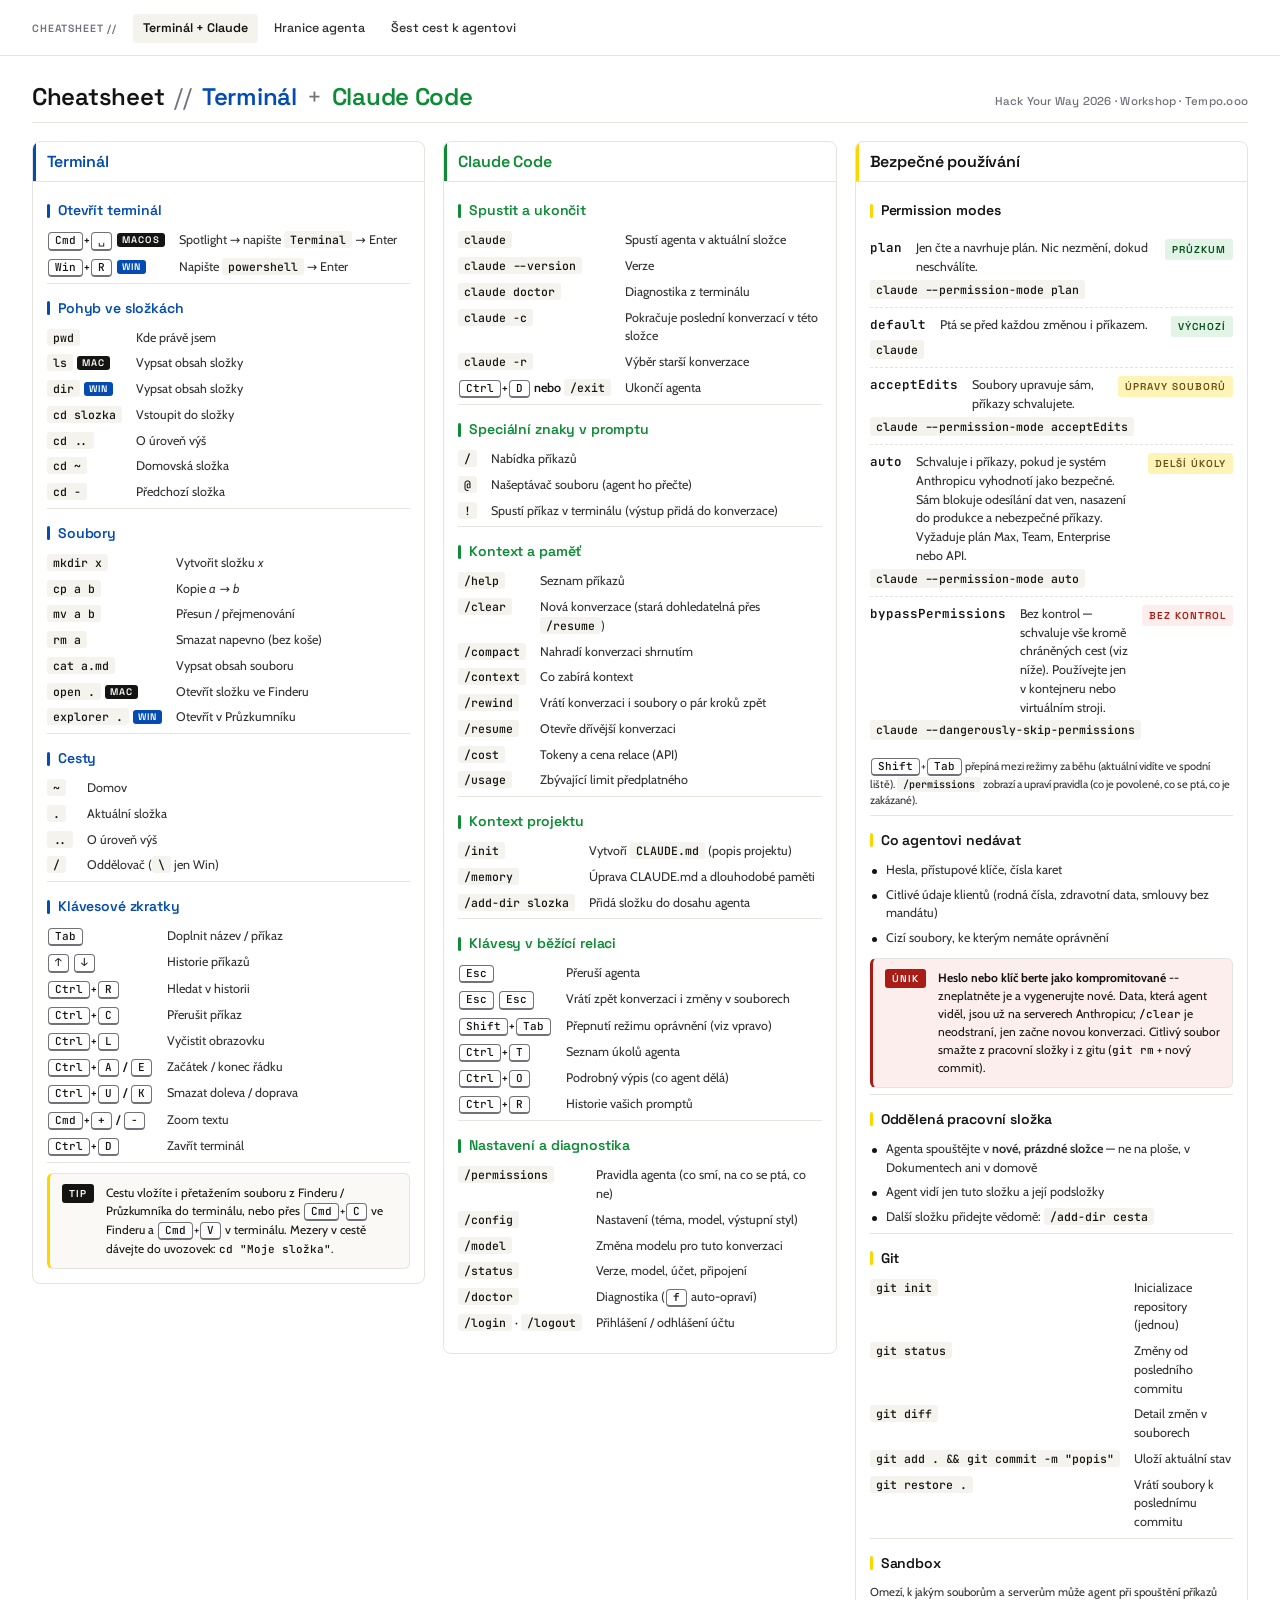
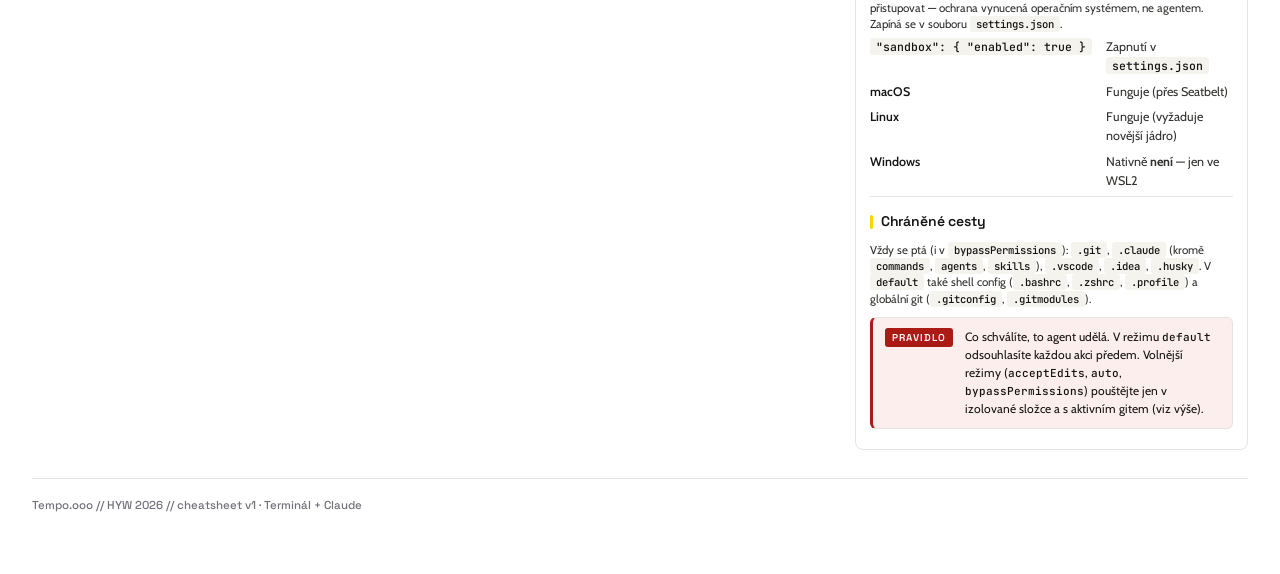
==== index.html @ ad7b66f9 "Inicializace cheatsheet repa z HYW 2026 Statický web s podklady pro účastníky workshopu (terminál + " ====
<!doctype html>
<html lang="cs">
<head>
<meta charset="utf-8">
<meta name="viewport" content="width=device-width, initial-scale=1">
<title>Cheatsheet // Terminál + Claude Code // HYW 2026 · Tempo</title>
<meta name="description" content="Cheatsheet pro účastníky workshopu Hack Your Way 2026 (Tempo.ooo): terminál, Claude Code, bezpečné používání.">
<link rel="preconnect" href="https://fonts.googleapis.com">
<link rel="preconnect" href="https://fonts.gstatic.com" crossorigin>
<link href="https://fonts.googleapis.com/css2?family=Space+Grotesk:wght@400;500;600;700&family=Cabin:wght@400;500;600;700&family=JetBrains+Mono:wght@400;500;600;700&display=swap" rel="stylesheet">
<link rel="stylesheet" href="cheatsheet.css">
</head>
<body>

<nav class="cs-nav">
  <span class="nav-label">Cheatsheet //</span>
  <a href="index.html" class="active">Terminál + Claude</a>
  <a href="hranice.html" >Hranice agenta</a>
  <a href="varianty.html" >Šest cest k agentovi</a>
</nav>

<article class="page" id="page-1">

<header class="bar">
  <div class="crest">
    <div class="row1">
      <span>Cheatsheet</span>
      <span class="slash">//</span>
      <span style="color: var(--term)">Terminál</span>
      <span class="slash">+</span>
      <span style="color: var(--claude)">Claude Code</span>
    </div>
  </div>
  <div class="stamp">Hack Your Way 2026 · Workshop · Tempo.ooo</div>
</header>

<main class="grid">

  <!-- ────── COLUMN 1: TERMINAL ────── -->
  <section class="col" data-tone="term" id="terminal">
    <header>
      <h2>Terminál</h2>
    </header>
    <div class="body">

      <div class="block">
        <h3>Otevřít terminál</h3>
        <dl class="rows">
          <dt><kbd>Cmd</kbd>+<kbd>␣</kbd><span class="os">macOS</span></dt>
          <dd>Spotlight → napište <code>Terminal</code> → Enter</dd>
          <dt><kbd>Win</kbd>+<kbd>R</kbd><span class="os win">Win</span></dt>
          <dd>Napište <code>powershell</code> → Enter</dd>
        </dl>
      </div>

      <div class="block">
        <h3>Pohyb ve složkách</h3>
        <dl class="rows">
          <dt><code>pwd</code></dt><dd>Kde právě jsem</dd>
          <dt><code>ls</code><span class="os">mac</span></dt><dd>Vypsat obsah složky</dd>
          <dt><code>dir</code><span class="os win">Win</span></dt><dd>Vypsat obsah složky</dd>
          <dt><code>cd slozka</code></dt><dd>Vstoupit do složky</dd>
          <dt><code>cd ..</code></dt><dd>O úroveň výš</dd>
          <dt><code>cd ~</code></dt><dd>Domovská složka</dd>
          <dt><code>cd -</code></dt><dd>Předchozí složka</dd>
        </dl>
      </div>

      <div class="block">
        <h3>Soubory</h3>
        <dl class="rows">
          <dt><code>mkdir x</code></dt><dd>Vytvořit složku <em>x</em></dd>
          <dt><code>cp a b</code></dt><dd>Kopie <em>a</em> → <em>b</em></dd>
          <dt><code>mv a b</code></dt><dd>Přesun / přejmenování</dd>
          <dt><code>rm a</code></dt><dd>Smazat napevno (bez koše)</dd>
          <dt><code>cat a.md</code></dt><dd>Vypsat obsah souboru</dd>
          <dt><code>open .</code><span class="os">mac</span></dt><dd>Otevřít složku ve Finderu</dd>
          <dt><code>explorer .</code><span class="os win">Win</span></dt><dd>Otevřít v Průzkumníku</dd>
        </dl>
      </div>

      <div class="block">
        <h3>Cesty</h3>
        <dl class="rows">
          <dt><code>~</code></dt><dd>Domov</dd>
          <dt><code>.</code></dt><dd>Aktuální složka</dd>
          <dt><code>..</code></dt><dd>O úroveň výš</dd>
          <dt><code>/</code></dt><dd>Oddělovač (<code>\</code> jen Win)</dd>
        </dl>
      </div>

      <div class="block">
        <h3>Klávesové zkratky</h3>
        <dl class="rows">
          <dt><kbd>Tab</kbd></dt><dd>Doplnit název / příkaz</dd>
          <dt><kbd>↑</kbd> <kbd>↓</kbd></dt><dd>Historie příkazů</dd>
          <dt><kbd>Ctrl</kbd>+<kbd>R</kbd></dt><dd>Hledat v historii</dd>
          <dt><kbd>Ctrl</kbd>+<kbd>C</kbd></dt><dd>Přerušit příkaz</dd>
          <dt><kbd>Ctrl</kbd>+<kbd>L</kbd></dt><dd>Vyčistit obrazovku</dd>
          <dt><kbd>Ctrl</kbd>+<kbd>A</kbd> / <kbd>E</kbd></dt><dd>Začátek / konec řádku</dd>
          <dt><kbd>Ctrl</kbd>+<kbd>U</kbd> / <kbd>K</kbd></dt><dd>Smazat doleva / doprava</dd>
          <dt><kbd>Cmd</kbd>+<kbd>+</kbd> / <kbd>−</kbd></dt><dd>Zoom textu</dd>
          <dt><kbd>Ctrl</kbd>+<kbd>D</kbd></dt><dd>Zavřít terminál</dd>
        </dl>
      </div>

      <div class="alert">
        <span class="tag">Tip</span>
        <div>Cestu vložíte i přetažením souboru z Finderu / Průzkumníka do terminálu, nebo přes <kbd>Cmd</kbd>+<kbd>C</kbd> ve Finderu a <kbd>Cmd</kbd>+<kbd>V</kbd> v terminálu. Mezery v cestě dávejte do uvozovek: <code>cd "Moje složka"</code>.</div>
      </div>

    </div>
  </section>

  <!-- ────── COLUMN 2: CLAUDE CODE ────── -->
  <section class="col" data-tone="claude" id="claude">
    <header>
      <h2>Claude Code</h2>
    </header>
    <div class="body">

      <div class="block">
        <h3>Spustit a ukončit</h3>
        <dl class="rows">
          <dt><code>claude</code></dt><dd>Spustí agenta v aktuální složce</dd>
          <dt><code>claude --version</code></dt><dd>Verze</dd>
          <dt><code>claude doctor</code></dt><dd>Diagnostika z terminálu</dd>
          <dt><code>claude -c</code></dt><dd>Pokračuje poslední konverzací v této složce</dd>
          <dt><code>claude -r</code></dt><dd>Výběr starší konverzace</dd>
          <dt><kbd>Ctrl</kbd>+<kbd>D</kbd> nebo <code>/exit</code></dt><dd>Ukončí agenta</dd>
        </dl>
      </div>

      <div class="block">
        <h3>Speciální znaky v promptu</h3>
        <dl class="rows">
          <dt><code>/</code></dt><dd>Nabídka příkazů</dd>
          <dt><code>@</code></dt><dd>Našeptávač souboru (agent ho přečte)</dd>
          <dt><code>!</code></dt><dd>Spustí příkaz v terminálu (výstup přidá do konverzace)</dd>
        </dl>
      </div>

      <div class="block">
        <h3>Kontext a paměť</h3>
        <dl class="rows">
          <dt><code>/help</code></dt><dd>Seznam příkazů</dd>
          <dt><code>/clear</code></dt><dd>Nová konverzace (stará dohledatelná přes <code>/resume</code>)</dd>
          <dt><code>/compact</code></dt><dd>Nahradí konverzaci shrnutím</dd>
          <dt><code>/context</code></dt><dd>Co zabírá kontext</dd>
          <dt><code>/rewind</code></dt><dd>Vrátí konverzaci i soubory o pár kroků zpět</dd>
          <dt><code>/resume</code></dt><dd>Otevře dřívější konverzaci</dd>
          <dt><code>/cost</code></dt><dd>Tokeny a cena relace (API)</dd>
          <dt><code>/usage</code></dt><dd>Zbývající limit předplatného</dd>
        </dl>
      </div>

      <div class="block">
        <h3>Kontext projektu</h3>
        <dl class="rows">
          <dt><code>/init</code></dt><dd>Vytvoří <code>CLAUDE.md</code> (popis projektu)</dd>
          <dt><code>/memory</code></dt><dd>Úprava CLAUDE.md a dlouhodobé paměti</dd>
          <dt><code>/add-dir slozka</code></dt><dd>Přidá složku do dosahu agenta</dd>
        </dl>
      </div>

      <div class="block">
        <h3>Klávesy v běžící relaci</h3>
        <dl class="rows">
          <dt><kbd>Esc</kbd></dt><dd>Přeruší agenta</dd>
          <dt><kbd>Esc</kbd> <kbd>Esc</kbd></dt><dd>Vrátí zpět konverzaci i změny v souborech</dd>
          <dt><kbd>Shift</kbd>+<kbd>Tab</kbd></dt><dd>Přepnutí režimu oprávnění (viz vpravo)</dd>
          <dt><kbd>Ctrl</kbd>+<kbd>T</kbd></dt><dd>Seznam úkolů agenta</dd>
          <dt><kbd>Ctrl</kbd>+<kbd>O</kbd></dt><dd>Podrobný výpis (co agent dělá)</dd>
          <dt><kbd>Ctrl</kbd>+<kbd>R</kbd></dt><dd>Historie vašich promptů</dd>
        </dl>
      </div>

      <div class="block">
        <h3>Nastavení a diagnostika</h3>
        <dl class="rows">
          <dt><code>/permissions</code></dt><dd>Pravidla agenta (co smí, na co se ptá, co ne)</dd>
          <dt><code>/config</code></dt><dd>Nastavení (téma, model, výstupní styl)</dd>
          <dt><code>/model</code></dt><dd>Změna modelu pro tuto konverzaci</dd>
          <dt><code>/status</code></dt><dd>Verze, model, účet, připojení</dd>
          <dt><code>/doctor</code></dt><dd>Diagnostika (<kbd>f</kbd> auto-opraví)</dd>
          <dt><code>/login</code> · <code>/logout</code></dt><dd>Přihlášení / odhlášení účtu</dd>
        </dl>
      </div>

    </div>
  </section>

  <!-- ────── COLUMN 3: SAFETY ────── -->
  <section class="col col-3" data-tone="sec" id="bezpecnost">
    <header>
      <h2>Bezpečné používání</h2>
    </header>
    <div class="body">

      <div class="block">
        <h3>Permission modes</h3>
        <div class="modes">
          <div class="mode">
            <span class="mname">plan</span>
            <span class="mdesc">Jen čte a navrhuje plán. Nic nezmění, dokud neschválíte.</span>
            <span class="badge safe">Průzkum</span>
            <code class="mrun">claude --permission-mode plan</code>
          </div>
          <div class="mode">
            <span class="mname">default</span>
            <span class="mdesc">Ptá se před každou změnou i příkazem.</span>
            <span class="badge safe">Výchozí</span>
            <code class="mrun">claude</code>
          </div>
          <div class="mode">
            <span class="mname">acceptEdits</span>
            <span class="mdesc">Soubory upravuje sám, příkazy schvalujete.</span>
            <span class="badge mid">Úpravy souborů</span>
            <code class="mrun">claude --permission-mode acceptEdits</code>
          </div>
          <div class="mode">
            <span class="mname">auto</span>
            <span class="mdesc">Schvaluje i příkazy, pokud je systém Anthropicu vyhodnotí jako bezpečné. Sám blokuje odesílání dat ven, nasazení do produkce a nebezpečné příkazy. Vyžaduje plán Max, Team, Enterprise nebo API.</span>
            <span class="badge mid">Delší úkoly</span>
            <code class="mrun">claude --permission-mode auto</code>
          </div>
          <div class="mode">
            <span class="mname">bypassPermissions</span>
            <span class="mdesc">Bez kontrol — schvaluje vše kromě chráněných cest (viz níže). Používejte jen v kontejneru nebo virtuálním stroji.</span>
            <span class="badge risky">Bez kontrol</span>
            <code class="mrun">claude --dangerously-skip-permissions</code>
          </div>
        </div>
        <p style="font-size:11px;color:var(--ink-2);margin-top:10px;line-height:1.5;"><kbd>Shift</kbd>+<kbd>Tab</kbd> přepíná mezi režimy za běhu (aktuální vidíte ve spodní liště). <code>/permissions</code> zobrazí a upraví pravidla (co je povolené, co se ptá, co je zakázané).</p>
      </div>

      <div class="block">
        <h3>Co agentovi nedávat</h3>
        <ul class="tight">
          <li>Hesla, přístupové klíče, čísla karet</li>
          <li>Citlivé údaje klientů (rodná čísla, zdravotní data, smlouvy bez mandátu)</li>
          <li>Cizí soubory, ke kterým nemáte oprávnění</li>
        </ul>
        <div class="alert bad">
          <span class="tag">Únik</span>
          <div><strong>Heslo nebo klíč berte jako kompromitované</strong> -- zneplatněte je a vygenerujte nové. Data, která agent viděl, jsou už na serverech Anthropicu; <code>/clear</code> je neodstraní, jen začne novou konverzaci. Citlivý soubor smažte z pracovní složky i z gitu (<code>git rm</code> + nový commit).</div>
        </div>
      </div>

      <div class="block">
        <h3>Oddělená pracovní složka</h3>
        <ul class="tight">
          <li>Agenta spouštějte v <strong>nové, prázdné složce</strong> — ne na ploše, v Dokumentech ani v domově</li>
          <li>Agent vidí jen tuto složku a její podsložky</li>
          <li>Další složku přidejte vědomě: <code>/add-dir cesta</code></li>
        </ul>
      </div>

      <div class="block">
        <h3>Git</h3>
        <dl class="rows">
          <dt><code>git init</code></dt><dd>Inicializace repository (jednou)</dd>
          <dt><code>git status</code></dt><dd>Změny od posledního commitu</dd>
          <dt><code>git diff</code></dt><dd>Detail změn v souborech</dd>
          <dt><code>git add . &amp;&amp; git commit -m "popis"</code></dt><dd>Uloží aktuální stav</dd>
          <dt><code>git restore .</code></dt><dd>Vrátí soubory k poslednímu commitu</dd>
        </dl>
      </div>

      <div class="block">
        <h3>Sandbox</h3>
        <p style="font-size:11.5px;color:var(--ink-2);margin-bottom:6px;line-height:1.4;">Omezí, k jakým souborům a serverům může agent při spouštění příkazů přistupovat — ochrana vynucená operačním systémem, ne agentem. Zapíná se v souboru <code>settings.json</code>.</p>
        <dl class="rows">
          <dt><code>"sandbox": { "enabled": true }</code></dt><dd>Zapnutí v <code>settings.json</code></dd>
          <dt>macOS</dt><dd>Funguje (přes Seatbelt)</dd>
          <dt>Linux</dt><dd>Funguje (vyžaduje novější jádro)</dd>
          <dt>Windows</dt><dd>Nativně <strong>není</strong> — jen ve WSL2</dd>
        </dl>
      </div>

      <div class="block">
        <h3>Chráněné cesty</h3>
        <p style="font-size:11.5px;color:var(--ink-2);margin-bottom:4px;line-height:1.4;">Vždy se ptá (i v <code>bypassPermissions</code>): <code>.git</code>, <code>.claude</code> (kromě <code>commands</code>, <code>agents</code>, <code>skills</code>), <code>.vscode</code>, <code>.idea</code>, <code>.husky</code>. V <code>default</code> také shell config (<code>.bashrc</code>, <code>.zshrc</code>, <code>.profile</code>) a globální git (<code>.gitconfig</code>, <code>.gitmodules</code>).</p>
        <div class="alert bad">
          <span class="tag">Pravidlo</span>
          <div>Co schválíte, to agent udělá. V režimu <code>default</code> odsouhlasíte každou akci předem. Volnější režimy (<code>acceptEdits</code>, <code>auto</code>, <code>bypassPermissions</code>) pouštějte jen v izolované složce a s aktivním gitem (viz výše).</div>
        </div>
      </div>

    </div>
  </section>

</main>

<footer class="foot">
  <div>Tempo.ooo  //  HYW 2026  //  cheatsheet v1 · Terminál + Claude</div>
</footer>

</article>

</body>
</html>
---- cheatsheet.css ----
:root {
    --bg: #ffffff;
    --bg-soft: #faf9f5;
    --bg-code: #f4f3ee;
    --ink: #141413;
    --ink-2: #30302e;
    --ink-soft: #71717a;
    --line: #e5e4df;
    --term: #044caf;
    --term-soft: #e7eefb;
    --claude: #0d8b35;
    --claude-soft: #e1f4e6;
    --sec: #141413;
    --sec-soft: #f4f3ee;
    --accent: #ffd500;
    --warn: #b8841a;
    --danger: #a91b14;
    --danger-soft: #fbeeec;
  }
  * { box-sizing: border-box; margin: 0; padding: 0; }
  html, body { background: var(--bg); color: var(--ink); }
  body {
    font-family: "Cabin", system-ui, -apple-system, sans-serif;
    font-size: 13px;
    line-height: 1.5;
    min-height: 100vh;
    -webkit-font-smoothing: antialiased;
  }
  .page {
    max-width: 1480px;
    margin: 0 auto;
    padding: 28px 32px 60px;
  }
  .page + .page {
    margin-top: 40px;
    padding-top: 40px;
    border-top: 2px dashed var(--line);
  }

  /* ── header ─────────────────────────────────────── */
  header.bar {
    display: flex;
    align-items: baseline;
    justify-content: space-between;
    gap: 16px;
    border-bottom: 1px solid var(--line);
    padding-bottom: 12px;
    margin-bottom: 18px;
  }
  .crest {
    font-family: "Space Grotesk", system-ui, sans-serif;
    font-weight: 600;
    line-height: 1.1;
    letter-spacing: -0.02em;
  }
  .crest .row1 {
    font-size: 24px;
    display: flex;
    flex-wrap: wrap;
    align-items: baseline;
    gap: 4px 10px;
    color: var(--ink);
  }
  .crest .slash { color: var(--ink-soft); font-weight: 400; }
  .stamp {
    font-family: "Space Grotesk", sans-serif;
    font-size: 11.5px;
    font-weight: 500;
    color: var(--ink-soft);
    letter-spacing: 0.02em;
  }

  /* ── columns ─────────────────────────────────────── */
  .grid {
    display: grid;
    grid-template-columns: repeat(3, minmax(0, 1fr));
    gap: 18px;
    align-items: start;
  }
  @media (max-width: 1100px) { .grid { grid-template-columns: 1fr 1fr; } .col-3 { grid-column: 1 / -1; } }
  @media (max-width: 720px)  { .grid { grid-template-columns: 1fr; } .col-3 { grid-column: auto; } }

  .col {
    background: var(--bg);
    border: 1px solid var(--line);
    border-radius: 8px;
    overflow: hidden;
  }
  .col header {
    padding: 10px 14px;
    border-bottom: 1px solid var(--line);
    position: relative;
  }
  .col header::before {
    content: "";
    position: absolute;
    left: 0; top: 0;
    width: 3px; height: 100%;
  }
  .col[data-tone="term"]   header::before { background: var(--term); }
  .col[data-tone="claude"] header::before { background: var(--claude); }
  .col[data-tone="sec"]    header::before { background: var(--accent); }

  .col header h2 {
    font-family: "Space Grotesk", sans-serif;
    font-size: 16px;
    line-height: 1.2;
    font-weight: 600;
    letter-spacing: -0.01em;
    color: var(--ink);
  }
  .col[data-tone="term"]   header h2 { color: var(--term); }
  .col[data-tone="claude"] header h2 { color: var(--claude); }

  .body {
    padding: 4px 14px 14px;
  }

  /* ── sub-blocks inside each column ─────────────────────────────────────── */
  .block {
    padding: 14px 0 6px;
    border-bottom: 1px solid var(--line);
  }
  .block:last-child { border-bottom: none; }
  .block h3 {
    font-family: "Space Grotesk", sans-serif;
    font-size: 14px;
    font-weight: 600;
    letter-spacing: -0.01em;
    color: var(--ink);
    margin-bottom: 10px;
    display: flex;
    align-items: center;
    gap: 8px;
  }
  .block h3::before {
    content: "";
    width: 3px; height: 14px;
    background: currentColor;
    border-radius: 2px;
  }
  .col[data-tone="term"]   .block h3 { color: var(--term); }
  .col[data-tone="claude"] .block h3 { color: var(--claude); }
  .col[data-tone="sec"]    .block h3 { color: var(--ink); }
  .col[data-tone="sec"]    .block h3::before { background: var(--accent); }

  /* ── list rows: cmd/key on left, desc on right ─────────────────────────────────────── */
  dl.rows {
    display: grid;
    grid-template-columns: max-content 1fr;
    column-gap: 14px;
    row-gap: 7px;
    align-items: baseline;
  }
  dl.rows dt {
    font-weight: 600;
    font-size: 12.5px;
    color: var(--ink);
    white-space: nowrap;
  }
  dl.rows dd {
    font-size: 12.5px;
    color: var(--ink-2);
    line-height: 1.5;
  }
  code {
    font-family: "JetBrains Mono", ui-monospace, monospace;
    font-size: 0.92em;
    font-weight: 500;
  }
  dl.rows dt code,
  dl.rows dd code,
  ul.tight code,
  p code {
    background: var(--bg-code);
    padding: 1px 6px;
    border-radius: 3px;
    font-weight: 500;
    color: var(--ink);
  }

  kbd {
    font-family: "JetBrains Mono", monospace;
    font-weight: 500;
    font-size: 11px;
    background: var(--bg);
    color: var(--ink);
    border: 1px solid var(--ink-soft);
    border-bottom-width: 2px;
    border-radius: 4px;
    padding: 1px 6px;
    margin: 0 1px;
    white-space: nowrap;
    line-height: 1.2;
    display: inline-block;
  }

  .os {
    font-family: "Space Grotesk", sans-serif;
    font-size: 9.5px;
    text-transform: uppercase;
    letter-spacing: 0.12em;
    font-weight: 600;
    background: var(--ink);
    color: var(--bg);
    padding: 1px 5px;
    border-radius: 3px;
    margin-left: 4px;
    vertical-align: 1px;
  }
  .os.win { background: var(--term); }
  .os.lin { background: var(--claude); }

  /* ── permission modes block ─────────────────────────────────────── */
  .modes {
    display: grid;
    grid-template-columns: 1fr;
    gap: 0;
    margin-top: 2px;
  }
  .mode {
    display: grid;
    grid-template-columns: max-content 1fr auto;
    grid-template-areas:
      "name desc  badge"
      "run  run   run";
    column-gap: 14px;
    row-gap: 3px;
    align-items: baseline;
    padding: 8px 0;
    border-bottom: 1px dashed var(--line);
  }
  .mode:last-child { border-bottom: none; }
  .mode .mname {
    grid-area: name;
    font-family: "JetBrains Mono", monospace;
    font-weight: 600;
    font-size: 12.5px;
    color: var(--ink);
    white-space: nowrap;
  }
  .mode .mdesc {
    grid-area: desc;
    font-size: 12.5px;
    color: var(--ink-2);
    line-height: 1.5;
  }
  .mode .badge { grid-area: badge; align-self: start; }
  .mode .mrun {
    grid-area: run;
    font-family: "JetBrains Mono", monospace;
    font-size: 11.5px;
    color: var(--ink);
    background: var(--bg-code);
    padding: 1px 6px;
    border-radius: 3px;
    justify-self: start;
  }
  .mode .badge {
    font-family: "Space Grotesk", sans-serif;
    font-size: 10px;
    text-transform: uppercase;
    letter-spacing: 0.1em;
    font-weight: 600;
    padding: 3px 7px;
    border-radius: 3px;
    white-space: nowrap;
  }
  .badge.safe   { background: var(--claude-soft); color: #034d1a; }
  .badge.mid    { background: #fff4b8; color: #6b4d10; }
  .badge.risky  { background: var(--danger-soft); color: var(--danger); }

  /* ── alerts ─────────────────────────────────────── */
  .alert {
    display: grid;
    grid-template-columns: max-content 1fr;
    gap: 12px;
    align-items: start;
    border: 1px solid var(--line);
    border-left: 3px solid var(--accent);
    background: var(--bg-soft);
    padding: 10px 12px;
    border-radius: 6px;
    font-size: 12px;
    line-height: 1.5;
    margin-top: 10px;
  }
  .alert.bad {
    background: var(--danger-soft);
    border-left-color: var(--danger);
  }
  .alert .tag {
    font-family: "Space Grotesk", sans-serif;
    font-size: 10px;
    text-transform: uppercase;
    letter-spacing: 0.1em;
    font-weight: 600;
    background: var(--ink);
    color: var(--bg);
    padding: 2px 7px;
    border-radius: 3px;
    align-self: start;
  }
  .alert.bad .tag { background: var(--danger); }

  ul.tight {
    list-style: none;
    padding: 0;
    margin: 0;
    display: grid;
    gap: 6px;
  }
  ul.tight li {
    font-size: 12.5px;
    color: var(--ink-2);
    padding-left: 16px;
    position: relative;
    line-height: 1.5;
  }
  ul.tight li::before {
    content: "";
    position: absolute;
    left: 2px;
    top: 8px;
    width: 5px;
    height: 5px;
    background: var(--term);
    border-radius: 50%;
  }
  .col[data-tone="claude"] ul.tight li::before { background: var(--claude); }
  .col[data-tone="sec"]    ul.tight li::before { background: var(--ink); }
  p { font-size: 12.5px; line-height: 1.55; color: var(--ink-2); }

  /* ── footer ─────────────────────────────────────── */
  footer.foot {
    margin-top: 28px;
    padding-top: 18px;
    border-top: 1px solid var(--line);
    display: flex;
    justify-content: space-between;
    flex-wrap: wrap;
    gap: 12px;
    font-family: "Space Grotesk", sans-serif;
    font-size: 11.5px;
    color: var(--ink-soft);
    font-weight: 500;
  }
  footer.foot a { color: var(--term); text-decoration: underline; text-underline-offset: 3px; }

  /* ── page 2: zones diagram ─────────────────────── */
  .zones-layout {
    display: grid;
    grid-template-columns: 1.45fr 1fr;
    gap: 24px;
    align-items: start;
  }
  @media (max-width: 1100px) {
    .zones-layout { grid-template-columns: 1fr; }
  }

  .zones-diagram { position: relative; }

  .zone {
    border-radius: 14px;
    border-width: 1.5px;
    border-style: solid;
    padding: 16px 22px;
  }
  .zone .zone { margin-top: 14px; }

  .z-out { border-color: #c8b8a0; background: #f7f3ec; }
  .z-mid { border-color: #b8841a; background: #fff8e0; }
  .z-in  { border-color: var(--claude); background: var(--claude-soft); }
  .z-prot {
    border-color: var(--ink);
    border-style: dashed;
    background: var(--bg);
  }

  .zone-row {
    display: flex;
    justify-content: space-between;
    align-items: baseline;
    gap: 14px;
    flex-wrap: wrap;
  }
  .zone-name {
    font-family: "Space Grotesk", sans-serif;
    font-weight: 600;
    font-size: 15px;
    letter-spacing: -0.01em;
    color: var(--ink);
  }
  .z-out .zone-name { color: var(--ink-soft); }

  .zone-tag {
    font-family: "Space Grotesk", sans-serif;
    font-size: 11px;
    font-weight: 600;
    letter-spacing: 0.04em;
    padding: 3px 9px;
    border-radius: 3px;
    white-space: nowrap;
  }
  .zone-tag.safe   { background: #d4edda; color: #034d1a; }
  .zone-tag.mid    { background: #ffe9b3; color: #6b4d10; }
  .zone-tag.danger { background: white;   color: var(--danger); border: 1px solid var(--danger); }
  .zone-tag.muted  { background: var(--bg); color: var(--ink-soft); border: 1px solid var(--line); }

  .zone-detail {
    font-size: 12.5px;
    color: var(--ink-2);
    margin-top: 5px;
    line-height: 1.5;
  }
  .z-out .zone-detail { color: var(--ink-soft); }

  .zones-caption {
    font-size: 12.5px;
    color: var(--ink-2);
    margin-top: 14px;
    padding-left: 6px;
    line-height: 1.5;
  }

  .zones-side { display: grid; gap: 16px; }
  .zones-side .block {
    background: var(--bg);
    border: 1px solid var(--line);
    border-radius: 8px;
    padding: 14px 16px;
  }
  .zones-side h3 {
    font-family: "Space Grotesk", sans-serif;
    font-size: 13px;
    font-weight: 600;
    letter-spacing: -0.01em;
    margin-bottom: 8px;
    color: var(--ink);
    display: flex;
    align-items: center;
    gap: 8px;
  }
  .zones-side h3::before {
    content: "";
    width: 3px; height: 14px;
    background: var(--accent);
    border-radius: 2px;
  }
  .zones-side p {
    font-size: 12.5px;
    margin-bottom: 6px;
    line-height: 1.5;
  }
  .zones-side p:last-child { margin-bottom: 0; }

  .modes-table {
    width: 100%;
    border-collapse: collapse;
    font-size: 12px;
    margin-top: 4px;
  }
  .modes-table th {
    text-align: left;
    font-family: "Space Grotesk", sans-serif;
    font-weight: 600;
    font-size: 10.5px;
    text-transform: uppercase;
    letter-spacing: 0.06em;
    color: var(--ink-soft);
    padding: 6px 8px 6px 0;
    border-bottom: 1px solid var(--line);
  }
  .modes-table td {
    padding: 7px 8px 7px 0;
    border-bottom: 1px dashed var(--line);
    color: var(--ink-2);
    vertical-align: baseline;
  }
  .modes-table td:first-child {
    white-space: nowrap;
    font-family: "JetBrains Mono", monospace;
    font-weight: 600;
    color: var(--ink);
    font-size: 12px;
  }
  .modes-table tr:last-child td { border-bottom: none; }
  .modes-table .muted {
    color: var(--ink-soft);
    font-style: italic;
    font-size: 11.5px;
  }

  /* ── page 3: Claude Code variants ───────────────── */
  .variants-layout {
    display: grid;
    grid-template-columns: 0.95fr 1.05fr;
    gap: 24px;
    align-items: start;
  }
  @media (max-width: 1100px) {
    .variants-layout { grid-template-columns: 1fr; }
  }

  .variants-map {
    background: var(--bg-soft);
    border: 1px solid var(--line);
    border-radius: 8px;
    padding: 22px 26px 30px;
  }
  .variants-map h3 {
    font-family: "Space Grotesk", sans-serif;
    font-size: 13px;
    font-weight: 600;
    letter-spacing: -0.01em;
    color: var(--ink);
    margin-bottom: 14px;
    display: flex;
    align-items: center;
    gap: 8px;
  }
  .variants-map h3::before {
    content: "";
    width: 3px; height: 14px;
    background: var(--accent);
    border-radius: 2px;
  }
  .map-frame-mini {
    position: relative;
    height: 340px;
    margin: 28px 18px 32px 110px;
    border-bottom: 1.5px solid var(--ink);
    border-left: 1.5px solid var(--ink);
  }
  .map-frame-mini .axis-y-top,
  .map-frame-mini .axis-y-bottom {
    position: absolute;
    left: -110px;
    width: 110px;
    text-align: right;
    padding-right: 14px;
    font-family: "Space Grotesk", sans-serif;
    font-size: 10.5px;
    font-weight: 600;
    color: var(--ink-soft);
    text-transform: uppercase;
    letter-spacing: 0.08em;
  }
  .map-frame-mini .axis-y-top { top: -6px; }
  .map-frame-mini .axis-y-bottom { bottom: -6px; }
  .map-frame-mini .axis-x-left,
  .map-frame-mini .axis-x-right {
    position: absolute;
    bottom: -28px;
    font-family: "Space Grotesk", sans-serif;
    font-size: 10.5px;
    font-weight: 600;
    color: var(--ink-soft);
    text-transform: uppercase;
    letter-spacing: 0.08em;
    white-space: nowrap;
  }
  .map-frame-mini .axis-x-left { left: 0; }
  .map-frame-mini .axis-x-right { right: 0; }
  .map-frame-mini .pt {
    position: absolute;
    left: var(--x);
    top: var(--y);
    transform: translate(-50%, -50%);
    display: flex;
    flex-direction: column;
    align-items: center;
    text-align: center;
    font-family: "Space Grotesk", sans-serif;
  }
  .map-frame-mini .pt::before {
    content: "";
    width: 11px;
    height: 11px;
    border-radius: 50%;
    background: var(--ink);
    margin-bottom: 5px;
  }
  .map-frame-mini .pt.outline::before {
    background: var(--bg);
    border: 1.5px solid var(--ink);
    width: 9px;
    height: 9px;
  }
  .map-frame-mini .pt-label {
    font-size: 12px;
    font-weight: 600;
    color: var(--ink);
    white-space: nowrap;
    line-height: 1.1;
  }
  .map-frame-mini .pt-sub {
    font-size: 10px;
    color: var(--ink-soft);
    white-space: nowrap;
    line-height: 1.2;
    margin-top: 1px;
  }

  .variants-grid {
    display: grid;
    grid-template-columns: 1fr 1fr;
    gap: 12px;
  }
  @media (max-width: 720px) {
    .variants-grid { grid-template-columns: 1fr; }
  }

  .variant-card {
    background: var(--bg);
    border: 1px solid var(--line);
    border-radius: 8px;
    padding: 14px 16px;
    position: relative;
  }
  .variant-card.outline {
    border-style: dashed;
  }
  .variant-card h4 {
    font-family: "Space Grotesk", sans-serif;
    font-size: 14px;
    font-weight: 600;
    letter-spacing: -0.01em;
    color: var(--ink);
    margin-bottom: 4px;
  }
  .variant-card .vsub {
    font-family: "Space Grotesk", sans-serif;
    font-size: 10.5px;
    font-weight: 500;
    color: var(--ink-soft);
    text-transform: uppercase;
    letter-spacing: 0.06em;
    margin-bottom: 10px;
  }
  .variant-card dl {
    display: grid;
    grid-template-columns: max-content 1fr;
    column-gap: 12px;
    row-gap: 4px;
    align-items: baseline;
  }
  .variant-card dt {
    font-size: 11.5px;
    font-weight: 600;
    color: var(--ink-soft);
    white-space: nowrap;
  }
  .variant-card dd {
    font-size: 11.5px;
    color: var(--ink-2);
    line-height: 1.45;
  }
  .variant-card .stage {
    position: absolute;
    top: 12px;
    right: 14px;
    font-family: "Space Grotesk", sans-serif;
    font-size: 9.5px;
    font-weight: 600;
    text-transform: uppercase;
    letter-spacing: 0.08em;
    padding: 2px 7px;
    border-radius: 3px;
    background: var(--claude-soft);
    color: #034d1a;
  }
  .variant-card .stage.preview {
    background: #fff4b8;
    color: #6b4d10;
  }
  .variant-card .stage.beta {
    background: var(--term-soft);
    color: var(--term);
  }

  .variants-notes {
    margin-top: 22px;
    display: grid;
    grid-template-columns: 1fr 1fr;
    gap: 14px;
  }
  @media (max-width: 720px) {
    .variants-notes { grid-template-columns: 1fr; }
  }
  .variants-notes .note {
    background: var(--bg-soft);
    border: 1px solid var(--line);
    border-left: 3px solid var(--accent);
    border-radius: 6px;
    padding: 10px 14px;
    font-size: 12px;
    line-height: 1.5;
    color: var(--ink-2);
  }
  .variants-notes .note strong {
    color: var(--ink);
  }

  /* ── print ─────────────────────────────────────── */
  @media print {
    @page { size: A3 landscape; margin: 10mm; }
    body { background: #fff; }
    .page { padding: 0; max-width: none; break-after: page; }
    .page:last-child { break-after: auto; }
    .page + .page {
      margin-top: 0;
      padding-top: 0;
      border-top: none;
    }
    .col { break-inside: avoid; }
    .grid { gap: 10px; }
    .block { break-inside: avoid; }
    .zone { break-inside: avoid; }
  }

  /* ── nav ────────────────────────────────────────── */
  .cs-nav {
    max-width: 1480px;
    margin: 0 auto;
    padding: 14px 32px 12px;
    display: flex;
    gap: 6px;
    align-items: center;
    flex-wrap: wrap;
    border-bottom: 1px solid var(--line);
    font-family: "Space Grotesk", sans-serif;
    font-size: 12.5px;
    font-weight: 500;
  }
  .cs-nav .nav-label {
    color: var(--ink-soft);
    text-transform: uppercase;
    letter-spacing: 0.08em;
    font-size: 10.5px;
    margin-right: 10px;
    font-weight: 600;
  }
  .cs-nav a {
    color: var(--ink-2);
    text-decoration: none;
    padding: 5px 10px;
    border-radius: 4px;
    transition: background 0.12s;
  }
  .cs-nav a:hover { background: var(--bg-soft); }
  .cs-nav a.active {
    color: var(--ink);
    font-weight: 600;
    background: var(--bg-code);
  }
  @media print {
    .cs-nav { display: none; }
  }
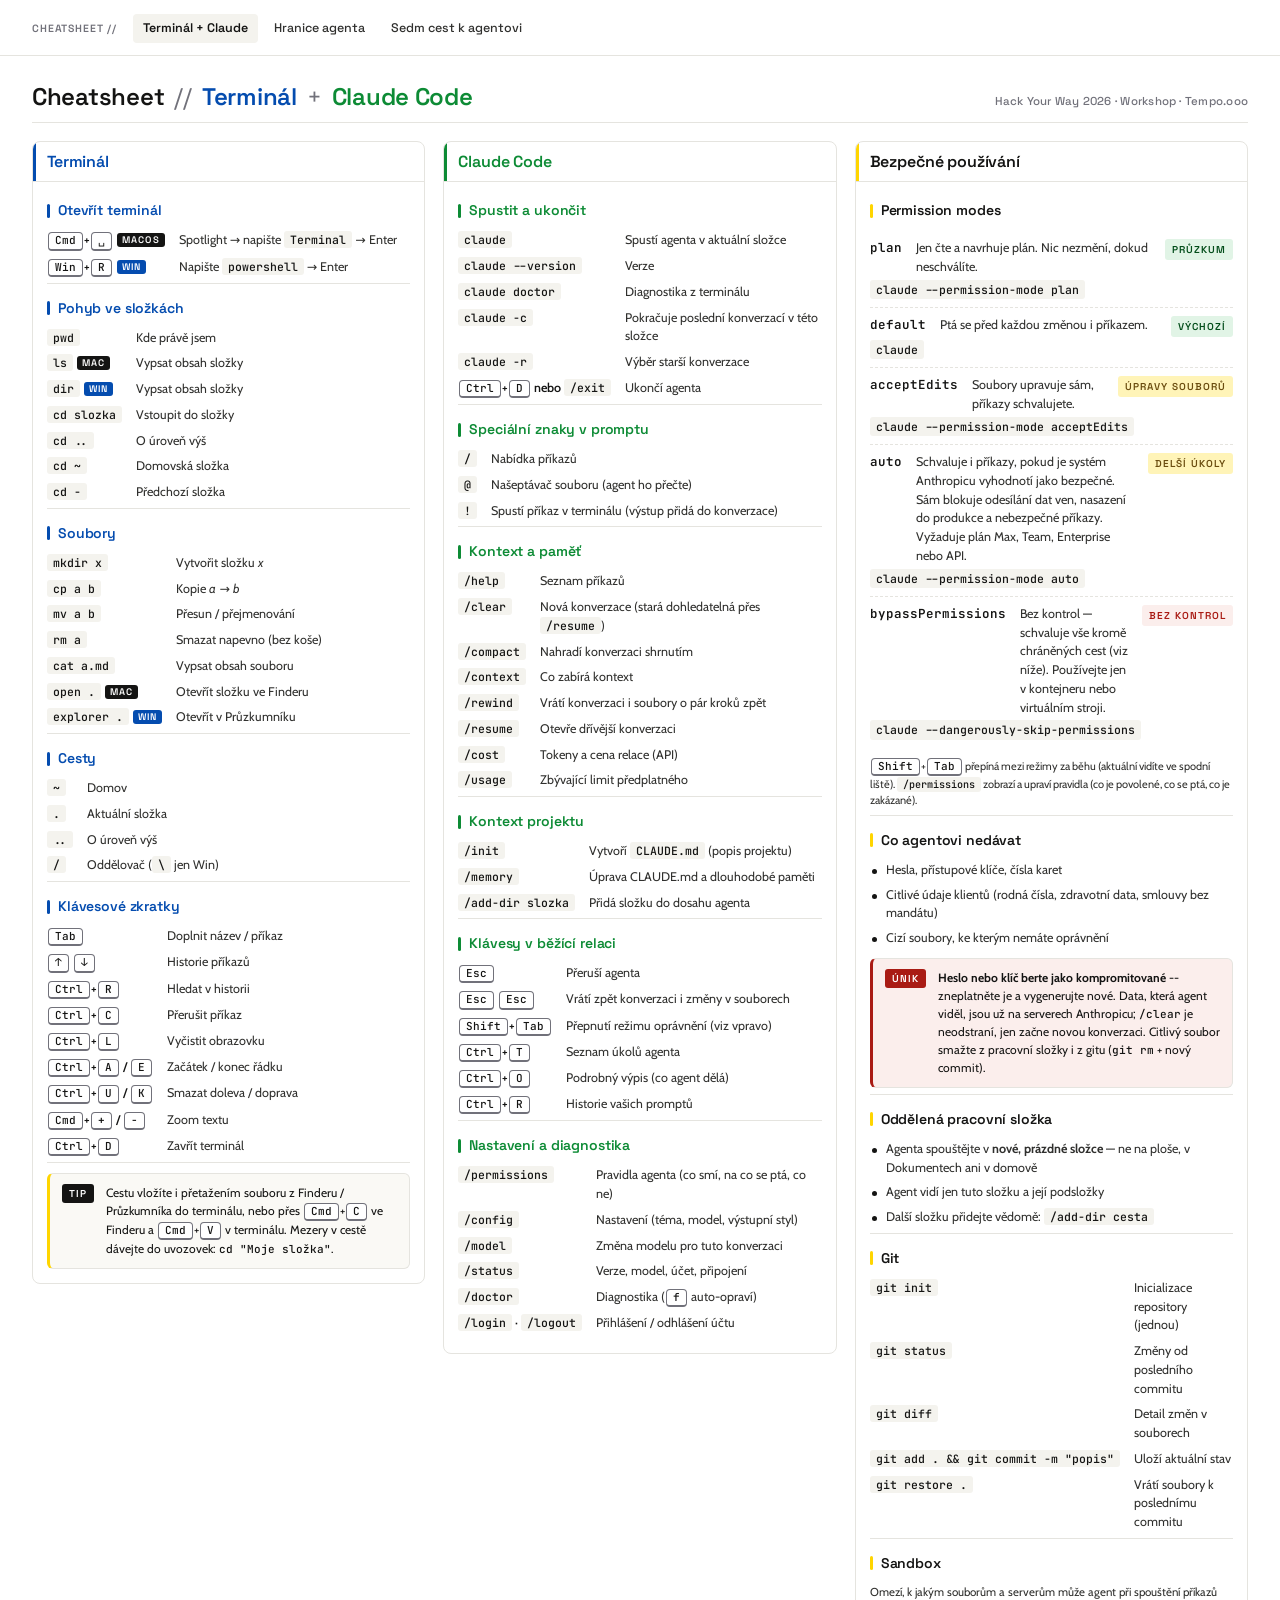
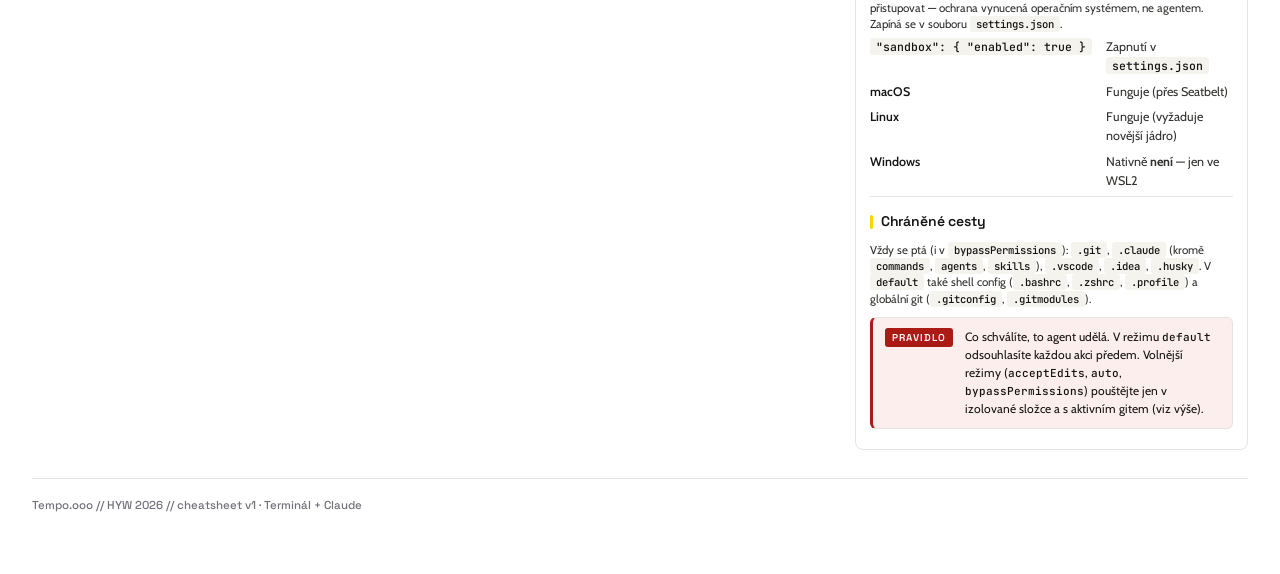
==== commit 7f2750cd: "Aktualizace variant: přidání Cloud agents, oprava stage labelů - Přidána 7. cesta "Cloud agents" (Cl" ====
--- a/index.html
+++ b/index.html
@@ -16,7 +16,7 @@
   <span class="nav-label">Cheatsheet //</span>
   <a href="index.html" class="active">Terminál + Claude</a>
   <a href="hranice.html" >Hranice agenta</a>
-  <a href="varianty.html" >Šest cest k agentovi</a>
+  <a href="varianty.html" >Sedm cest k agentovi</a>
 </nav>
 
 <article class="page" id="page-1">
